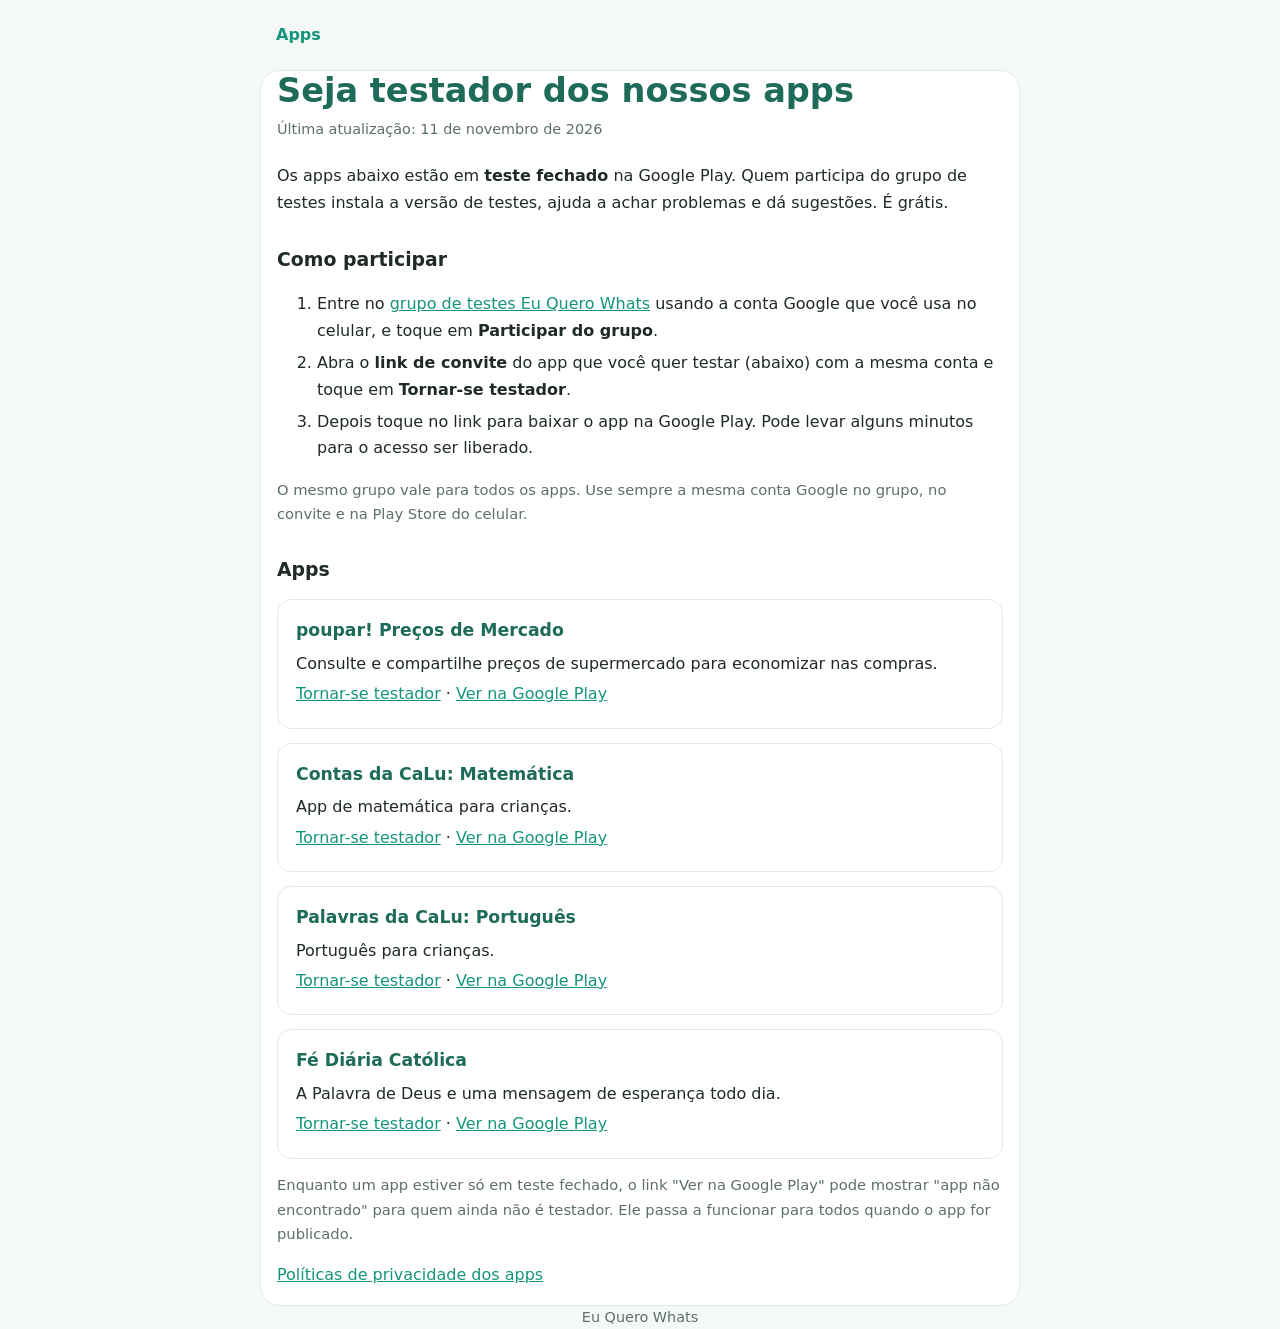
==== testes/index.html @ d8ccf9e0 "Página de testes: grupo de testadores, convite e link da Play de cada app Co-Authored-By: Claude Son" ====
<!DOCTYPE html>
<html lang="pt-BR">
<head>
<meta charset="UTF-8">
<meta name="viewport" content="width=device-width, initial-scale=1">
<title>Testes dos apps — Eu Quero Whats</title>
<meta name="description" content="Como virar testador dos apps Android do Eu Quero Whats: grupo de testes, link de convite de cada app e link da Google Play.">
<link rel="stylesheet" href="../estilo.css">
<style>
.app{border:1px solid #e0ebe5;border-radius:14px;padding:16px 18px;margin:14px 0}
.app h3{margin:0 0 6px;font-size:1.08rem;color:#1d6b58}
.app p{margin:4px 0}
.nota{color:#5d6f68;font-size:.92rem}
.passo li{margin:6px 0}
</style>
</head>
<body>
<header><div class="wrap"><a href="../" style="text-decoration:none">Apps</a></div></header>
<main class="wrap">
  <h1>Seja testador dos nossos apps</h1>
  <p class="updated">Última atualização: 11 de novembro de 2026</p>

  <p>Os apps abaixo estão em <b>teste fechado</b> na Google Play. Quem participa do grupo de testes instala a versão de testes, ajuda a achar problemas e dá sugestões. É grátis.</p>

  <h2>Como participar</h2>
  <ol class="passo">
    <li>Entre no <a href="https://groups.google.com/g/euquerowhats-testadores">grupo de testes Eu Quero Whats</a> usando a conta Google que você usa no celular, e toque em <b>Participar do grupo</b>.</li>
    <li>Abra o <b>link de convite</b> do app que você quer testar (abaixo) com a mesma conta e toque em <b>Tornar-se testador</b>.</li>
    <li>Depois toque no link para baixar o app na Google Play. Pode levar alguns minutos para o acesso ser liberado.</li>
  </ol>
  <p class="nota">O mesmo grupo vale para todos os apps. Use sempre a mesma conta Google no grupo, no convite e na Play Store do celular.</p>

  <h2>Apps</h2>

  <div class="app">
    <h3>poupar! Preços de Mercado</h3>
    <p>Consulte e compartilhe preços de supermercado para economizar nas compras.</p>
    <p><a href="https://play.google.com/apps/testing/br.com.euquerowhats.poupar">Tornar-se testador</a> · <a href="https://play.google.com/store/apps/details?id=br.com.euquerowhats.poupar">Ver na Google Play</a></p>
  </div>

  <div class="app">
    <h3>Contas da CaLu: Matemática</h3>
    <p>App de matemática para crianças.</p>
    <p><a href="https://play.google.com/apps/testing/br.com.euquerowhats.contacomigo">Tornar-se testador</a> · <a href="https://play.google.com/store/apps/details?id=br.com.euquerowhats.contacomigo">Ver na Google Play</a></p>
  </div>

  <div class="app">
    <h3>Palavras da CaLu: Português</h3>
    <p>Português para crianças.</p>
    <p><a href="https://play.google.com/apps/testing/br.com.euquerowhats.palavrasdacalu">Tornar-se testador</a> · <a href="https://play.google.com/store/apps/details?id=br.com.euquerowhats.palavrasdacalu">Ver na Google Play</a></p>
  </div>

  <div class="app">
    <h3>Fé Diária Católica</h3>
    <p>A Palavra de Deus e uma mensagem de esperança todo dia.</p>
    <p><a href="https://play.google.com/apps/testing/br.com.euquerowhats.fediariacatolica">Tornar-se testador</a> · <a href="https://play.google.com/store/apps/details?id=br.com.euquerowhats.fediariacatolica">Ver na Google Play</a></p>
  </div>

  <p class="nota">Enquanto um app estiver só em teste fechado, o link "Ver na Google Play" pode mostrar "app não encontrado" para quem ainda não é testador. Ele passa a funcionar para todos quando o app for publicado.</p>

  <p><a href="../">Políticas de privacidade dos apps</a></p>
</main>
<footer class="wrap">Eu Quero Whats</footer>
</body>
</html>
---- estilo.css ----
*{box-sizing:border-box}
body{margin:0;background:#f4f8f6;color:#1f2a26;font:16px/1.65 system-ui,-apple-system,"Segoe UI",Roboto,sans-serif}
.wrap{max-width:760px;margin:0 auto;padding:0 16px}
header{padding:22px 0;font-weight:700}
main{background:#fff;border:1px solid #e0ebe5;border-radius:20px;padding:28px 22px 32px;margin-bottom:40px}
h1{font-size:clamp(1.6rem,4.5vw,2.1rem);line-height:1.2;margin:0 0 6px;color:#1d6b58}
h2{font-size:1.18rem;margin:28px 0 8px}
.updated{color:#5d6f68;font-size:.9rem;margin:0 0 22px}
p{overflow-wrap:anywhere}
a{color:#14957a}
footer{color:#5d6f68;padding:0 0 30px;font-size:.9rem;text-align:center}
@media (min-width:700px){main{padding:40px 48px 44px}}
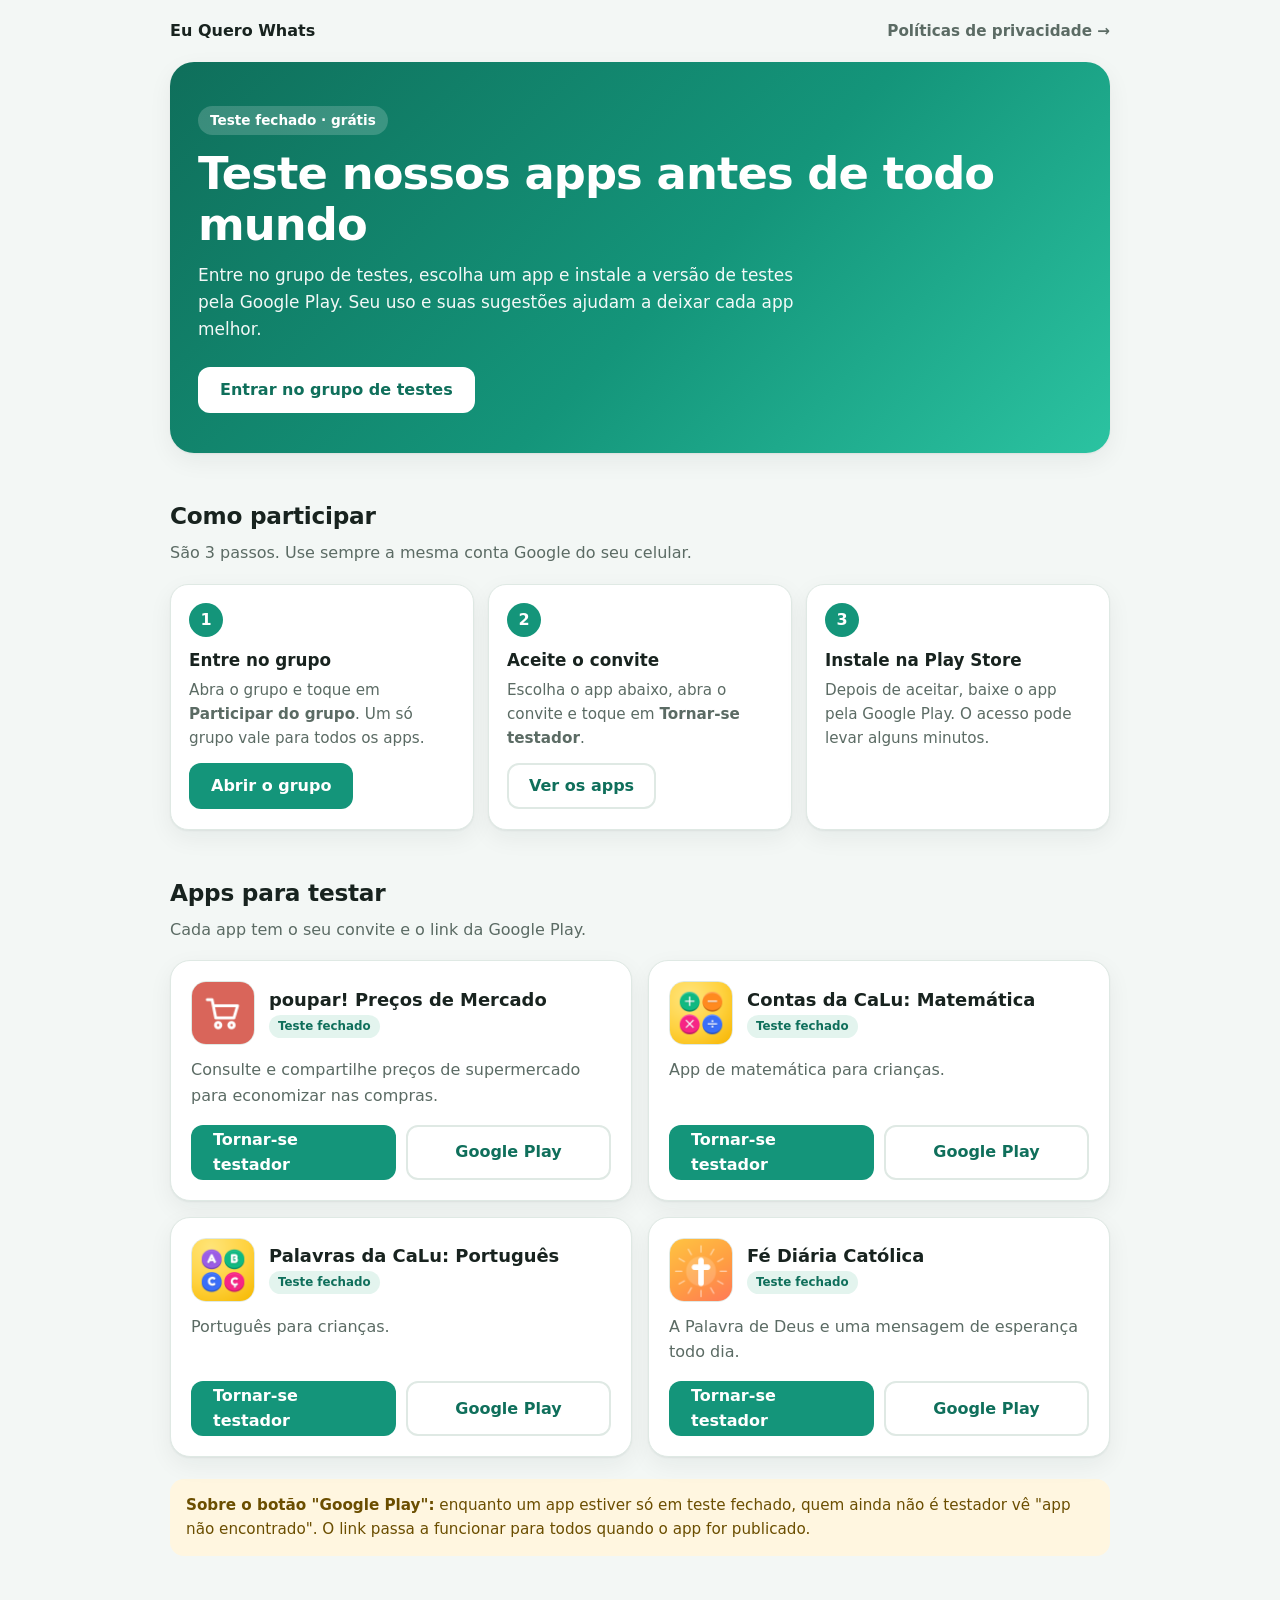
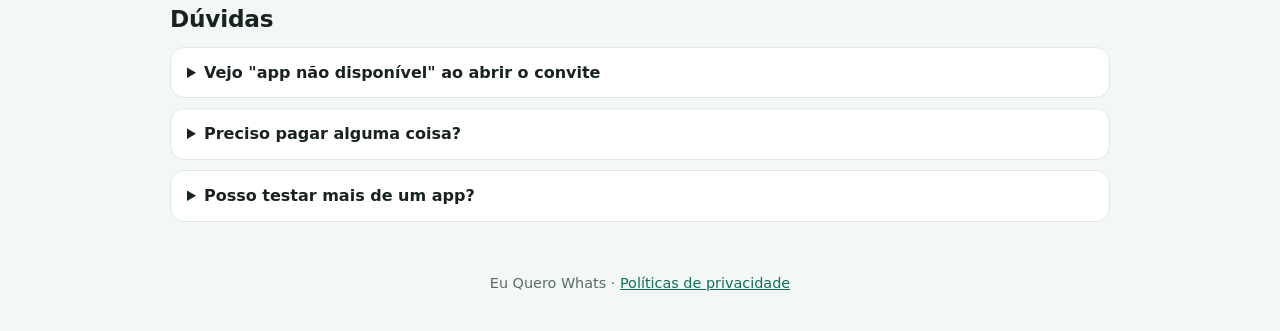
==== commit 07a56126: "Página de testes: novo layout com cartões, ícones dos apps e modo escuro Co-Authored-By: Claude Sonn" ====
--- a/testes/index.html
+++ b/testes/index.html
@@ -3,63 +3,180 @@
 <head>
 <meta charset="UTF-8">
 <meta name="viewport" content="width=device-width, initial-scale=1">
-<title>Testes dos apps — Eu Quero Whats</title>
-<meta name="description" content="Como virar testador dos apps Android do Eu Quero Whats: grupo de testes, link de convite de cada app e link da Google Play.">
-<link rel="stylesheet" href="../estilo.css">
+<title>Seja testador — Eu Quero Whats</title>
+<meta name="description" content="Teste de graça os apps Android do Eu Quero Whats: entre no grupo de testes, abra o convite do app e instale pela Google Play.">
+<meta name="color-scheme" content="light dark">
 <style>
-.app{border:1px solid #e0ebe5;border-radius:14px;padding:16px 18px;margin:14px 0}
-.app h3{margin:0 0 6px;font-size:1.08rem;color:#1d6b58}
-.app p{margin:4px 0}
-.nota{color:#5d6f68;font-size:.92rem}
-.passo li{margin:6px 0}
+:root{
+  --bg:#f3f7f5; --card:#ffffff; --ink:#18231f; --muted:#5b6b64; --line:#dfe9e4;
+  --brand:#14957a; --brand-d:#0f6f5b; --brand-soft:#e3f4ee; --on-brand:#ffffff;
+  --warn-bg:#fff6e0; --warn-ink:#6b4e00; --shadow:0 1px 2px rgba(20,40,32,.06),0 8px 24px rgba(20,40,32,.06);
+}
+@media (prefers-color-scheme:dark){
+  :root{
+    --bg:#0f1714; --card:#17221e; --ink:#e8f1ed; --muted:#9db1a8; --line:#25352f;
+    --brand:#2bc3a1; --brand-d:#5fe0c3; --brand-soft:#17332b; --on-brand:#08231c;
+    --warn-bg:#2d2610; --warn-ink:#f0d98a; --shadow:none;
+  }
+}
+*{box-sizing:border-box}
+html{-webkit-text-size-adjust:100%}
+body{margin:0;background:var(--bg);color:var(--ink);font:16px/1.6 system-ui,-apple-system,"Segoe UI",Roboto,sans-serif}
+a{color:var(--brand-d)}
+.wrap{max-width:980px;margin:0 auto;padding:0 20px}
+.top{display:flex;justify-content:space-between;align-items:center;padding:18px 0;font-weight:700}
+.top a{text-decoration:none;color:var(--muted);font-weight:600;font-size:.95rem}
+.top a:hover{color:var(--brand-d)}
+
+.hero{background:linear-gradient(135deg,#0f6f5b 0%,#14957a 55%,#2bc3a1 100%);color:#fff;border-radius:24px;padding:44px 28px 40px;box-shadow:var(--shadow)}
+.hero .tag{display:inline-block;background:rgba(255,255,255,.18);border-radius:999px;padding:4px 12px;font-size:.85rem;font-weight:600;margin-bottom:14px}
+.hero h1{font-size:clamp(1.9rem,5.5vw,2.8rem);line-height:1.12;margin:0 0 12px;letter-spacing:-.02em}
+.hero p{margin:0 0 24px;max-width:56ch;font-size:1.06rem;opacity:.95}
+.btn{display:inline-flex;align-items:center;justify-content:center;gap:8px;min-height:46px;padding:0 20px;border-radius:12px;font-weight:700;font-size:1rem;text-decoration:none;border:2px solid transparent;transition:transform .08s,background .15s}
+.btn:active{transform:scale(.98)}
+.btn-light{background:#fff;color:#0f6f5b}
+.btn-light:hover{background:#eafaf5}
+.btn-main{background:var(--brand);color:var(--on-brand)}
+.btn-main:hover{filter:brightness(1.06)}
+.btn-line{background:transparent;color:var(--brand-d);border-color:var(--line)}
+.btn-line:hover{border-color:var(--brand);background:var(--brand-soft)}
+.btn:focus-visible,a:focus-visible{outline:3px solid #ffbf47;outline-offset:2px}
+
+h2{font-size:1.45rem;margin:44px 0 6px;letter-spacing:-.01em}
+.sub{color:var(--muted);margin:0 0 18px}
+
+.steps{display:grid;gap:14px;grid-template-columns:repeat(3,1fr);counter-reset:s;padding:0;list-style:none;margin:0}
+.step{background:var(--card);border:1px solid var(--line);border-radius:18px;padding:18px 18px 20px;box-shadow:var(--shadow)}
+.step::before{counter-increment:s;content:counter(s);display:grid;place-items:center;width:34px;height:34px;border-radius:50%;background:var(--brand);color:var(--on-brand);font-weight:800;margin-bottom:10px}
+.step h3{margin:0 0 4px;font-size:1.05rem}
+.step p{margin:0 0 12px;color:var(--muted);font-size:.95rem}
+
+.apps{display:grid;gap:16px;grid-template-columns:repeat(2,1fr)}
+.app{background:var(--card);border:1px solid var(--line);border-radius:20px;padding:20px;box-shadow:var(--shadow);display:flex;flex-direction:column}
+.app-head{display:flex;gap:14px;align-items:center;margin-bottom:12px}
+.app-head img{width:64px;height:64px;border-radius:15px;flex:none;background:var(--brand-soft);border:1px solid var(--line)}
+.app h3{margin:0;font-size:1.12rem;line-height:1.25}
+.badge{display:inline-block;margin-top:4px;background:var(--brand-soft);color:var(--brand-d);font-size:.74rem;font-weight:700;border-radius:999px;padding:2px 9px}
+.app p{margin:0 0 16px;color:var(--muted);flex:1}
+.actions{display:flex;gap:10px;flex-wrap:wrap}
+.actions .btn{flex:1 1 150px}
+
+.aviso{background:var(--warn-bg);color:var(--warn-ink);border-radius:14px;padding:14px 16px;margin-top:22px;font-size:.95rem}
+.faq details{background:var(--card);border:1px solid var(--line);border-radius:14px;padding:12px 16px;margin:10px 0}
+.faq summary{cursor:pointer;font-weight:700}
+.faq p{margin:10px 0 2px;color:var(--muted)}
+footer{color:var(--muted);text-align:center;font-size:.9rem;padding:40px 0 36px}
+
+@media (max-width:780px){
+  .steps{grid-template-columns:1fr}
+  .apps{grid-template-columns:1fr}
+  .hero{padding:32px 20px 30px;border-radius:20px}
+}
 </style>
 </head>
 <body>
-<header><div class="wrap"><a href="../" style="text-decoration:none">Apps</a></div></header>
-<main class="wrap">
-  <h1>Seja testador dos nossos apps</h1>
-  <p class="updated">Última atualização: 11 de novembro de 2026</p>
+<div class="wrap">
+  <div class="top"><span>Eu Quero Whats</span><a href="../">Políticas de privacidade →</a></div>
 
-  <p>Os apps abaixo estão em <b>teste fechado</b> na Google Play. Quem participa do grupo de testes instala a versão de testes, ajuda a achar problemas e dá sugestões. É grátis.</p>
+  <section class="hero">
+    <span class="tag">Teste fechado · grátis</span>
+    <h1>Teste nossos apps antes de todo mundo</h1>
+    <p>Entre no grupo de testes, escolha um app e instale a versão de testes pela Google Play. Seu uso e suas sugestões ajudam a deixar cada app melhor.</p>
+    <a class="btn btn-light" href="https://groups.google.com/g/euquerowhats-testadores">Entrar no grupo de testes</a>
+  </section>
 
   <h2>Como participar</h2>
-  <ol class="passo">
-    <li>Entre no <a href="https://groups.google.com/g/euquerowhats-testadores">grupo de testes Eu Quero Whats</a> usando a conta Google que você usa no celular, e toque em <b>Participar do grupo</b>.</li>
-    <li>Abra o <b>link de convite</b> do app que você quer testar (abaixo) com a mesma conta e toque em <b>Tornar-se testador</b>.</li>
-    <li>Depois toque no link para baixar o app na Google Play. Pode levar alguns minutos para o acesso ser liberado.</li>
+  <p class="sub">São 3 passos. Use sempre a mesma conta Google do seu celular.</p>
+  <ol class="steps">
+    <li class="step">
+      <h3>Entre no grupo</h3>
+      <p>Abra o grupo e toque em <b>Participar do grupo</b>. Um só grupo vale para todos os apps.</p>
+      <a class="btn btn-main" href="https://groups.google.com/g/euquerowhats-testadores">Abrir o grupo</a>
+    </li>
+    <li class="step">
+      <h3>Aceite o convite</h3>
+      <p>Escolha o app abaixo, abra o convite e toque em <b>Tornar-se testador</b>.</p>
+      <a class="btn btn-line" href="#apps">Ver os apps</a>
+    </li>
+    <li class="step">
+      <h3>Instale na Play Store</h3>
+      <p>Depois de aceitar, baixe o app pela Google Play. O acesso pode levar alguns minutos.</p>
+    </li>
   </ol>
-  <p class="nota">O mesmo grupo vale para todos os apps. Use sempre a mesma conta Google no grupo, no convite e na Play Store do celular.</p>
 
-  <h2>Apps</h2>
+  <h2 id="apps">Apps para testar</h2>
+  <p class="sub">Cada app tem o seu convite e o link da Google Play.</p>
+  <div class="apps">
 
-  <div class="app">
-    <h3>poupar! Preços de Mercado</h3>
-    <p>Consulte e compartilhe preços de supermercado para economizar nas compras.</p>
-    <p><a href="https://play.google.com/apps/testing/br.com.euquerowhats.poupar">Tornar-se testador</a> · <a href="https://play.google.com/store/apps/details?id=br.com.euquerowhats.poupar">Ver na Google Play</a></p>
+    <article class="app">
+      <div class="app-head">
+        <img src="../poupar/loja/icone-512.png" alt="" width="64" height="64" loading="lazy">
+        <div><h3>poupar! Preços de Mercado</h3><span class="badge">Teste fechado</span></div>
+      </div>
+      <p>Consulte e compartilhe preços de supermercado para economizar nas compras.</p>
+      <div class="actions">
+        <a class="btn btn-main" href="https://play.google.com/apps/testing/br.com.euquerowhats.poupar">Tornar-se testador</a>
+        <a class="btn btn-line" href="https://play.google.com/store/apps/details?id=br.com.euquerowhats.poupar">Google Play</a>
+      </div>
+    </article>
+
+    <article class="app">
+      <div class="app-head">
+        <img src="../conta-comigo/loja/icone-512.png" alt="" width="64" height="64" loading="lazy">
+        <div><h3>Contas da CaLu: Matemática</h3><span class="badge">Teste fechado</span></div>
+      </div>
+      <p>App de matemática para crianças.</p>
+      <div class="actions">
+        <a class="btn btn-main" href="https://play.google.com/apps/testing/br.com.euquerowhats.contacomigo">Tornar-se testador</a>
+        <a class="btn btn-line" href="https://play.google.com/store/apps/details?id=br.com.euquerowhats.contacomigo">Google Play</a>
+      </div>
+    </article>
+
+    <article class="app">
+      <div class="app-head">
+        <img src="../palavras-da-calu/loja/icone-512.png" alt="" width="64" height="64" loading="lazy">
+        <div><h3>Palavras da CaLu: Português</h3><span class="badge">Teste fechado</span></div>
+      </div>
+      <p>Português para crianças.</p>
+      <div class="actions">
+        <a class="btn btn-main" href="https://play.google.com/apps/testing/br.com.euquerowhats.palavrasdacalu">Tornar-se testador</a>
+        <a class="btn btn-line" href="https://play.google.com/store/apps/details?id=br.com.euquerowhats.palavrasdacalu">Google Play</a>
+      </div>
+    </article>
+
+    <article class="app">
+      <div class="app-head">
+        <img src="../fe-diaria-catolica/loja/icone-512.png" alt="" width="64" height="64" loading="lazy">
+        <div><h3>Fé Diária Católica</h3><span class="badge">Teste fechado</span></div>
+      </div>
+      <p>A Palavra de Deus e uma mensagem de esperança todo dia.</p>
+      <div class="actions">
+        <a class="btn btn-main" href="https://play.google.com/apps/testing/br.com.euquerowhats.fediariacatolica">Tornar-se testador</a>
+        <a class="btn btn-line" href="https://play.google.com/store/apps/details?id=br.com.euquerowhats.fediariacatolica">Google Play</a>
+      </div>
+    </article>
+
   </div>
 
-  <div class="app">
-    <h3>Contas da CaLu: Matemática</h3>
-    <p>App de matemática para crianças.</p>
-    <p><a href="https://play.google.com/apps/testing/br.com.euquerowhats.contacomigo">Tornar-se testador</a> · <a href="https://play.google.com/store/apps/details?id=br.com.euquerowhats.contacomigo">Ver na Google Play</a></p>
+  <p class="aviso"><b>Sobre o botão "Google Play":</b> enquanto um app estiver só em teste fechado, quem ainda não é testador vê "app não encontrado". O link passa a funcionar para todos quando o app for publicado.</p>
+
+  <h2>Dúvidas</h2>
+  <div class="faq">
+    <details>
+      <summary>Vejo "app não disponível" ao abrir o convite</summary>
+      <p>Confira se você entrou no grupo de testes e se está usando a mesma conta Google no grupo, no convite e na Play Store do celular. Depois de aceitar, o acesso pode levar alguns minutos.</p>
+    </details>
+    <details>
+      <summary>Preciso pagar alguma coisa?</summary>
+      <p>Não. Participar do teste é grátis e você pode sair do grupo quando quiser.</p>
+    </details>
+    <details>
+      <summary>Posso testar mais de um app?</summary>
+      <p>Pode. O grupo é o mesmo para todos. Basta aceitar o convite de cada app.</p>
+    </details>
   </div>
 
-  <div class="app">
-    <h3>Palavras da CaLu: Português</h3>
-    <p>Português para crianças.</p>
-    <p><a href="https://play.google.com/apps/testing/br.com.euquerowhats.palavrasdacalu">Tornar-se testador</a> · <a href="https://play.google.com/store/apps/details?id=br.com.euquerowhats.palavrasdacalu">Ver na Google Play</a></p>
-  </div>
-
-  <div class="app">
-    <h3>Fé Diária Católica</h3>
-    <p>A Palavra de Deus e uma mensagem de esperança todo dia.</p>
-    <p><a href="https://play.google.com/apps/testing/br.com.euquerowhats.fediariacatolica">Tornar-se testador</a> · <a href="https://play.google.com/store/apps/details?id=br.com.euquerowhats.fediariacatolica">Ver na Google Play</a></p>
-  </div>
-
-  <p class="nota">Enquanto um app estiver só em teste fechado, o link "Ver na Google Play" pode mostrar "app não encontrado" para quem ainda não é testador. Ele passa a funcionar para todos quando o app for publicado.</p>
-
-  <p><a href="../">Políticas de privacidade dos apps</a></p>
-</main>
-<footer class="wrap">Eu Quero Whats</footer>
+  <footer>Eu Quero Whats · <a href="../">Políticas de privacidade</a></footer>
+</div>
 </body>
 </html>
